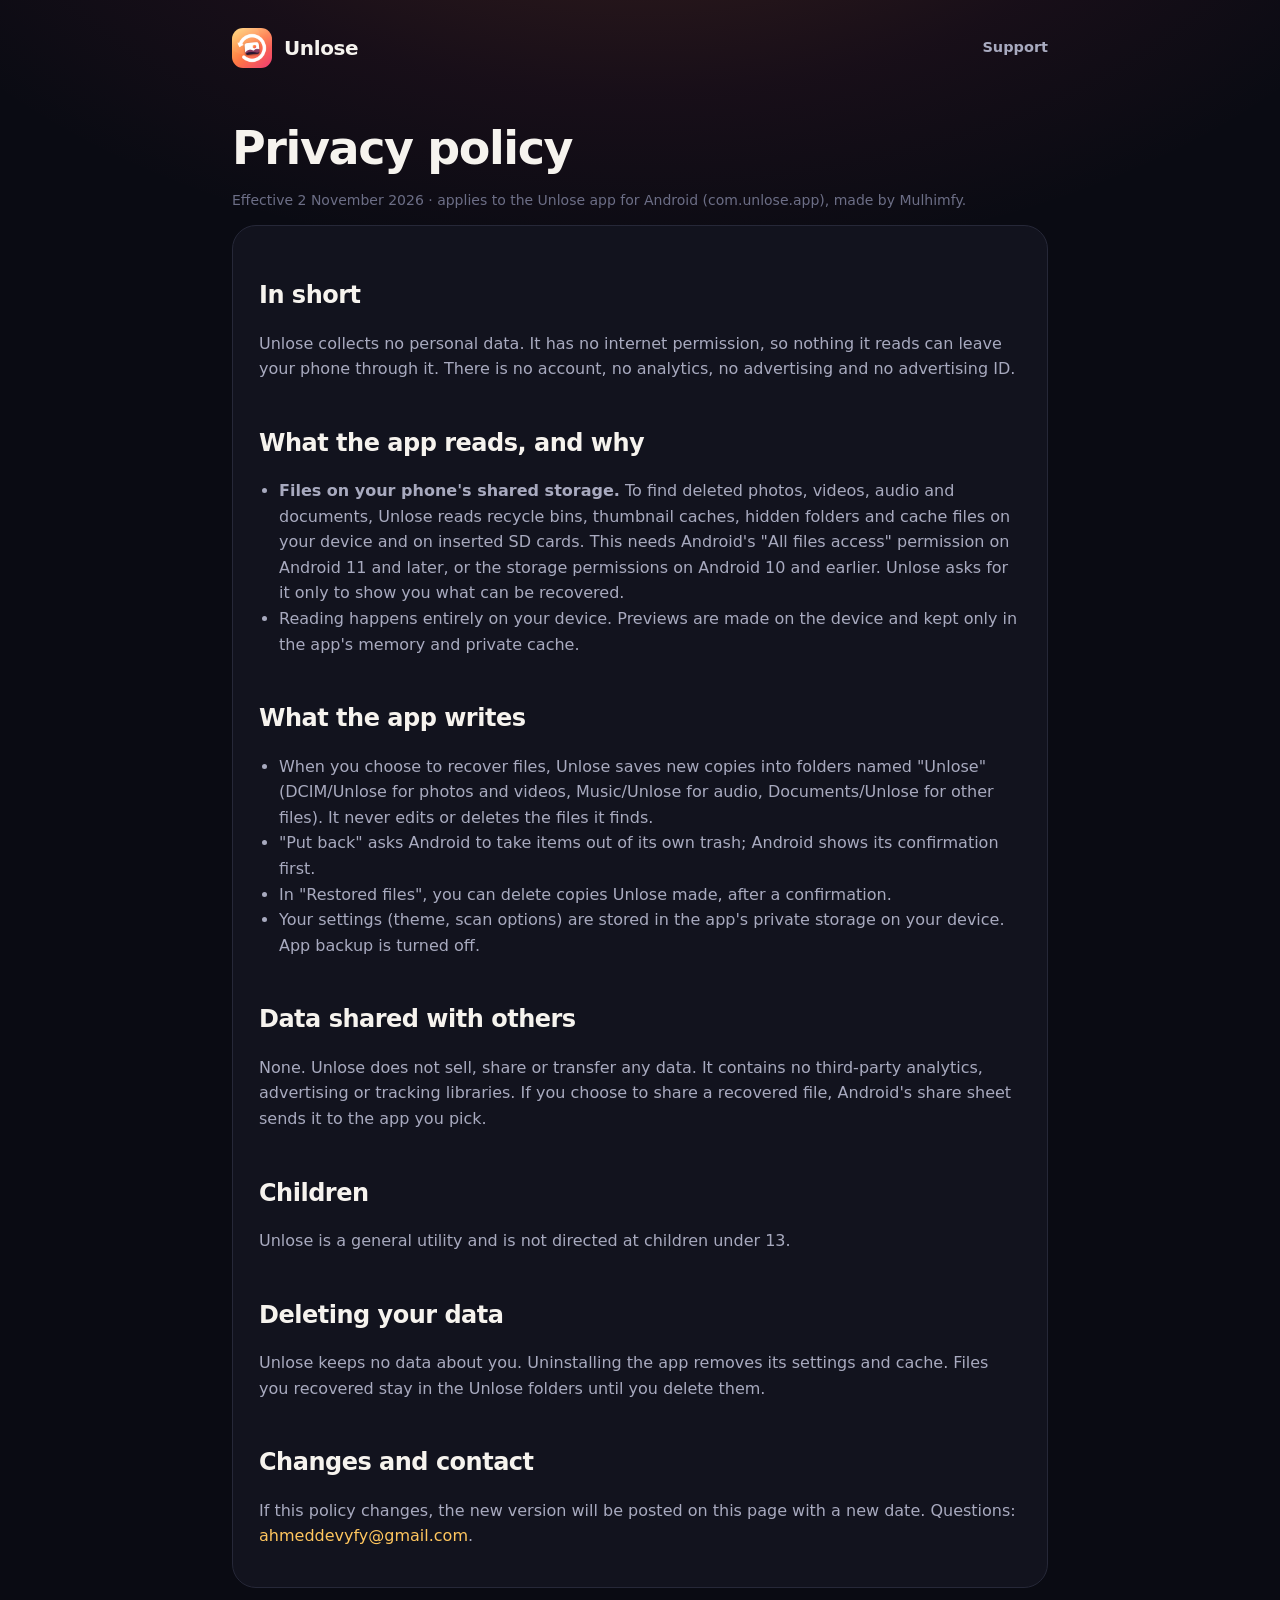
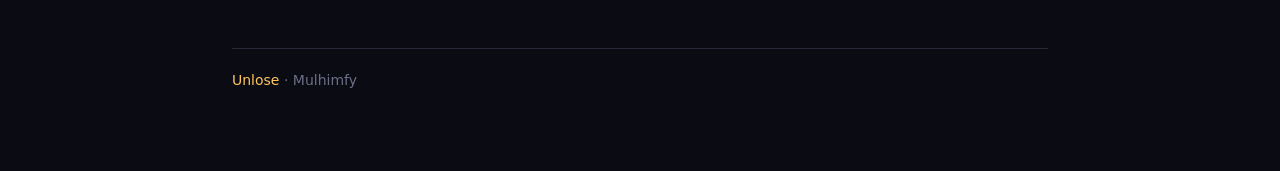
==== docs/privacy.html @ 5530b7c2 "Website: landing, privacy policy, support" ====
<!doctype html>
<html lang="en"><head><meta charset="utf-8"><meta name="viewport" content="width=device-width,initial-scale=1">
<title>Unlose · Privacy policy</title><link rel="icon" href="assets/icon.png"><link rel="stylesheet" href="styles.css"></head>
<body><div class="wrap">
<nav><img src="assets/icon.png" alt=""><a href="index.html"><b style="color:var(--text)">Unlose</b></a><span class="sp"></span><a class="l" href="support.html">Support</a></nav>
<h1>Privacy policy</h1>
<p class="muted">Effective 2 November 2026 · applies to the Unlose app for Android (com.unlose.app), made by Mulhimfy.</p>
<div class="legal">
<h2>In short</h2>
<p>Unlose collects no personal data. It has no internet permission, so nothing it reads can leave your phone through it. There is no account, no analytics, no advertising and no advertising ID.</p>
<h2>What the app reads, and why</h2>
<ul>
<li><b>Files on your phone's shared storage.</b> To find deleted photos, videos, audio and documents, Unlose reads recycle bins, thumbnail caches, hidden folders and cache files on your device and on inserted SD cards. This needs Android's "All files access" permission on Android 11 and later, or the storage permissions on Android 10 and earlier. Unlose asks for it only to show you what can be recovered.</li>
<li>Reading happens entirely on your device. Previews are made on the device and kept only in the app's memory and private cache.</li>
</ul>
<h2>What the app writes</h2>
<ul>
<li>When you choose to recover files, Unlose saves new copies into folders named "Unlose" (DCIM/Unlose for photos and videos, Music/Unlose for audio, Documents/Unlose for other files). It never edits or deletes the files it finds.</li>
<li>"Put back" asks Android to take items out of its own trash; Android shows its confirmation first.</li>
<li>In "Restored files", you can delete copies Unlose made, after a confirmation.</li>
<li>Your settings (theme, scan options) are stored in the app's private storage on your device. App backup is turned off.</li>
</ul>
<h2>Data shared with others</h2>
<p>None. Unlose does not sell, share or transfer any data. It contains no third-party analytics, advertising or tracking libraries. If you choose to share a recovered file, Android's share sheet sends it to the app you pick.</p>
<h2>Children</h2>
<p>Unlose is a general utility and is not directed at children under 13.</p>
<h2>Deleting your data</h2>
<p>Unlose keeps no data about you. Uninstalling the app removes its settings and cache. Files you recovered stay in the Unlose folders until you delete them.</p>
<h2>Changes and contact</h2>
<p>If this policy changes, the new version will be posted on this page with a new date. Questions: <a href="mailto:ahmeddevyfy@gmail.com">ahmeddevyfy@gmail.com</a>.</p>
</div>
<footer><a href="index.html">Unlose</a> · Mulhimfy</footer>
</div></body></html>
---- docs/styles.css ----
:root{--ink:#0A0B13;--surface:#12131E;--raised:#1A1C2A;--line:#262838;--text:#F6F3EE;--text2:#A8AABF;--text3:#6C6E86;--amber:#FFC65E;--ember:#FF7A45;--rose:#F2456E;--mint:#4BE0A6}
*{box-sizing:border-box}
html,body{margin:0;background:var(--ink);color:var(--text);font:16px/1.6 "Plus Jakarta Sans",system-ui,-apple-system,"Segoe UI",Roboto,sans-serif}
body{background:radial-gradient(1200px 700px at 50% -220px,rgba(255,122,69,.22),rgba(242,69,110,.06) 45%,transparent 70%) var(--ink)}
a{color:var(--amber);text-decoration:none}a:hover{text-decoration:underline}
.wrap{max-width:860px;margin:0 auto;padding:28px 22px 80px}
nav{display:flex;align-items:center;gap:12px;margin-bottom:56px}
nav img{width:40px;height:40px;border-radius:11px}
nav b{font-size:20px;letter-spacing:-.4px}
nav .sp{flex:1}
nav a.l{color:var(--text2);font-weight:600;font-size:14.5px;margin-left:18px}
h1{font-size:46px;line-height:1.06;letter-spacing:-1.4px;margin:0 0 16px}
h1 em{font-style:normal;background:linear-gradient(90deg,var(--amber),var(--ember),var(--rose));-webkit-background-clip:text;background-clip:text;color:transparent}
h2{font-size:24px;letter-spacing:-.5px;margin:42px 0 10px}
h3{font-size:17px;margin:24px 0 6px}
p,li{color:var(--text2)}
.lead{font-size:19px;max-width:620px}
.cta{display:inline-flex;align-items:center;gap:10px;margin-top:26px;padding:15px 26px;border-radius:30px;font-weight:800;color:#fff;background:linear-gradient(110deg,var(--amber),var(--ember) 50%,var(--rose));box-shadow:0 12px 30px rgba(255,122,69,.35)}
.cta:hover{text-decoration:none;filter:brightness(1.05)}
.grid{display:grid;grid-template-columns:repeat(auto-fit,minmax(230px,1fr));gap:14px;margin-top:44px}
.card{background:var(--surface);border:1px solid var(--line);border-radius:22px;padding:20px}
.card b{display:block;color:var(--text);margin-bottom:6px}
.card p{margin:0;font-size:15px}
.dot{width:38px;height:38px;border-radius:12px;display:grid;place-items:center;margin-bottom:12px;font-size:19px}
.legal{background:var(--surface);border:1px solid var(--line);border-radius:24px;padding:8px 26px 22px}
.legal ul{padding-left:20px}
.muted{color:var(--text3);font-size:14px}
footer{margin-top:60px;color:var(--text3);font-size:14px;border-top:1px solid var(--line);padding-top:20px}
@media (max-width:560px){h1{font-size:36px}nav a.l{margin-left:10px}}
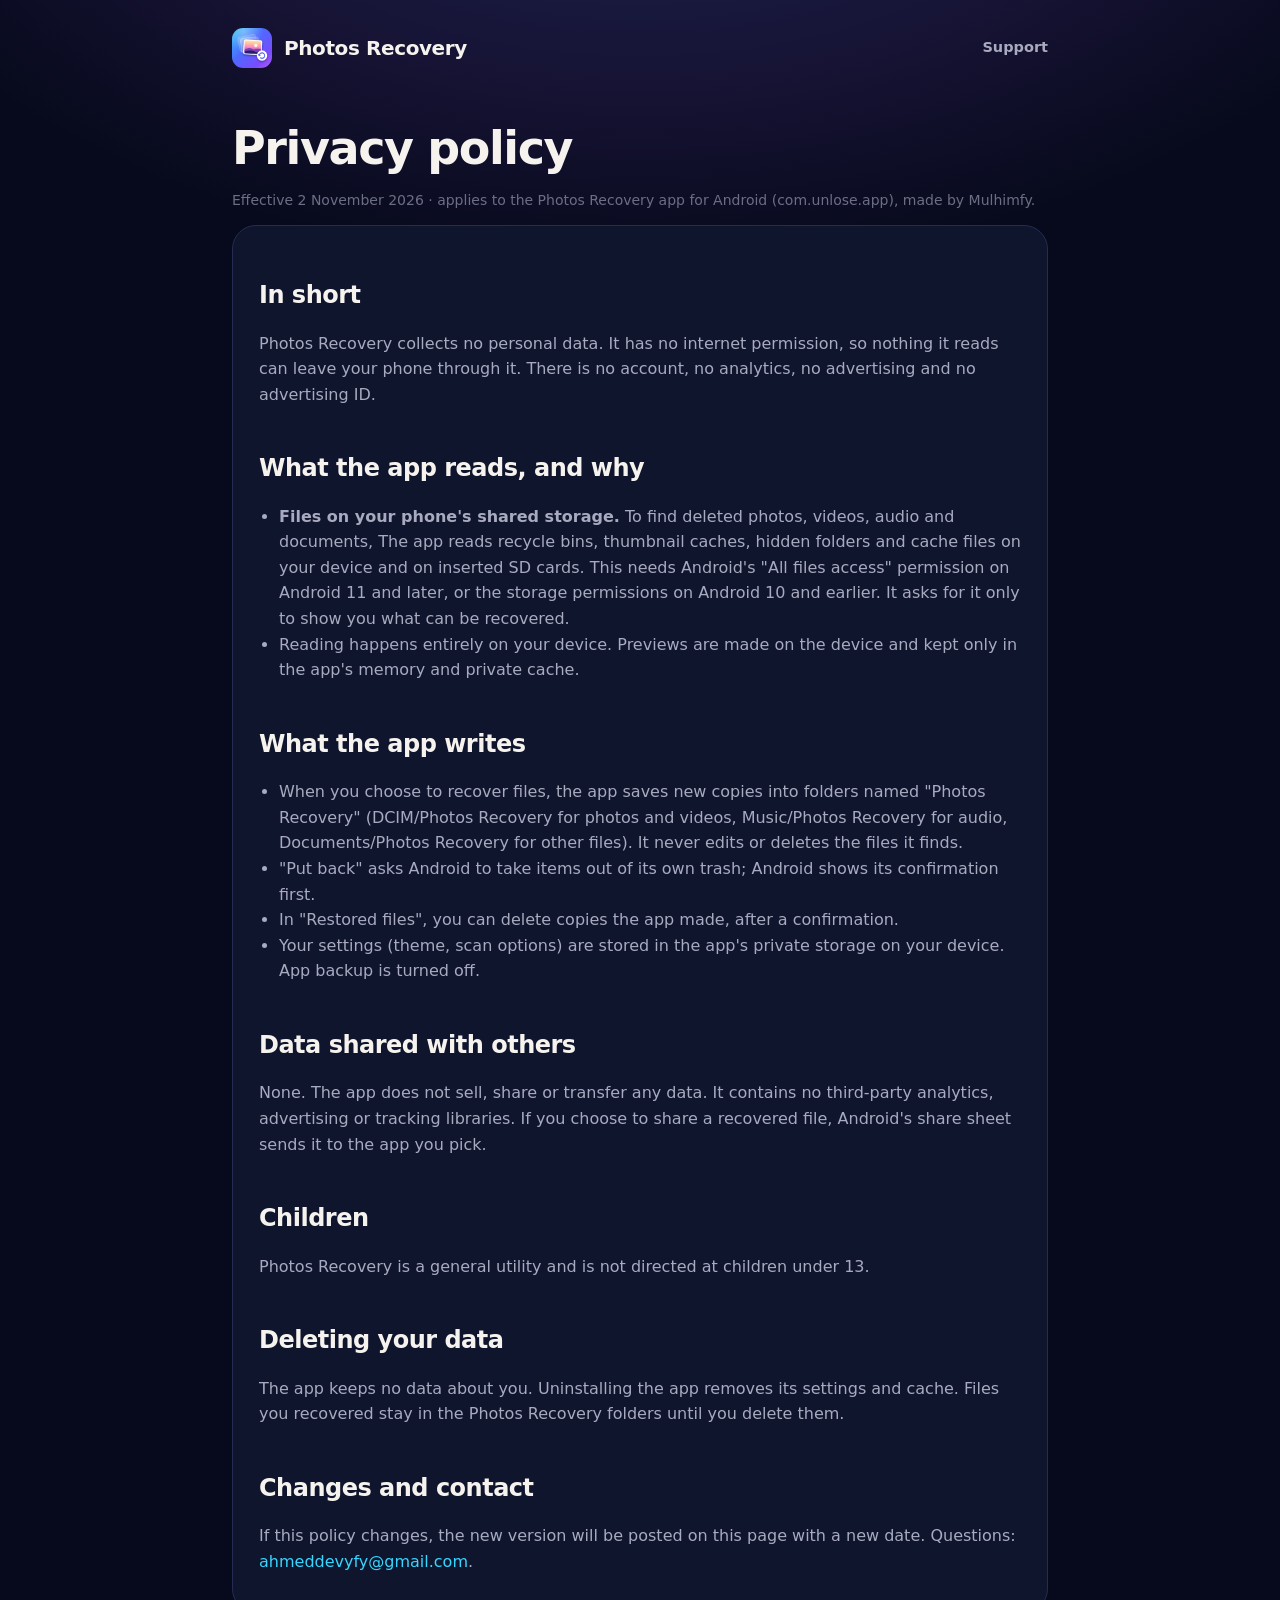
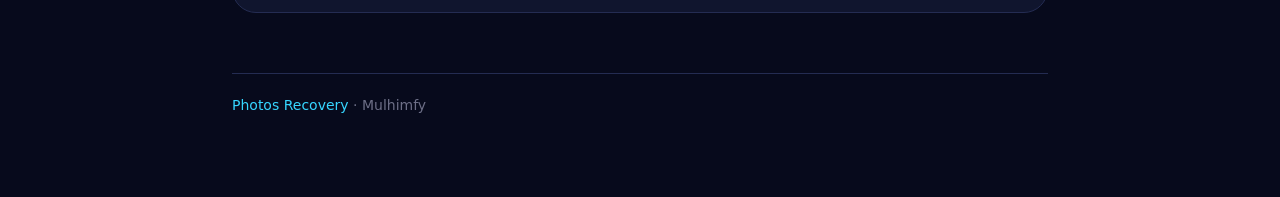
==== commit cebe76fd: "Website: Photos Recovery name, new icon, aurora colours" ====
--- a/docs/privacy.html
+++ b/docs/privacy.html
@@ -1,33 +1,33 @@
 <!doctype html>
 <html lang="en"><head><meta charset="utf-8"><meta name="viewport" content="width=device-width,initial-scale=1">
-<title>Unlose · Privacy policy</title><link rel="icon" href="assets/icon.png"><link rel="stylesheet" href="styles.css"></head>
+<title>Photos Recovery · Privacy policy</title><link rel="icon" href="assets/icon.png"><link rel="stylesheet" href="styles.css"></head>
 <body><div class="wrap">
-<nav><img src="assets/icon.png" alt=""><a href="index.html"><b style="color:var(--text)">Unlose</b></a><span class="sp"></span><a class="l" href="support.html">Support</a></nav>
+<nav><img src="assets/icon.png" alt=""><a href="index.html"><b style="color:var(--text)">Photos Recovery</b></a><span class="sp"></span><a class="l" href="support.html">Support</a></nav>
 <h1>Privacy policy</h1>
-<p class="muted">Effective 2 November 2026 · applies to the Unlose app for Android (com.unlose.app), made by Mulhimfy.</p>
+<p class="muted">Effective 2 November 2026 · applies to the Photos Recovery app for Android (com.unlose.app), made by Mulhimfy.</p>
 <div class="legal">
 <h2>In short</h2>
-<p>Unlose collects no personal data. It has no internet permission, so nothing it reads can leave your phone through it. There is no account, no analytics, no advertising and no advertising ID.</p>
+<p>Photos Recovery collects no personal data. It has no internet permission, so nothing it reads can leave your phone through it. There is no account, no analytics, no advertising and no advertising ID.</p>
 <h2>What the app reads, and why</h2>
 <ul>
-<li><b>Files on your phone's shared storage.</b> To find deleted photos, videos, audio and documents, Unlose reads recycle bins, thumbnail caches, hidden folders and cache files on your device and on inserted SD cards. This needs Android's "All files access" permission on Android 11 and later, or the storage permissions on Android 10 and earlier. Unlose asks for it only to show you what can be recovered.</li>
+<li><b>Files on your phone's shared storage.</b> To find deleted photos, videos, audio and documents, The app reads recycle bins, thumbnail caches, hidden folders and cache files on your device and on inserted SD cards. This needs Android's "All files access" permission on Android 11 and later, or the storage permissions on Android 10 and earlier. It asks for it only to show you what can be recovered.</li>
 <li>Reading happens entirely on your device. Previews are made on the device and kept only in the app's memory and private cache.</li>
 </ul>
 <h2>What the app writes</h2>
 <ul>
-<li>When you choose to recover files, Unlose saves new copies into folders named "Unlose" (DCIM/Unlose for photos and videos, Music/Unlose for audio, Documents/Unlose for other files). It never edits or deletes the files it finds.</li>
+<li>When you choose to recover files, the app saves new copies into folders named "Photos Recovery" (DCIM/Photos Recovery for photos and videos, Music/Photos Recovery for audio, Documents/Photos Recovery for other files). It never edits or deletes the files it finds.</li>
 <li>"Put back" asks Android to take items out of its own trash; Android shows its confirmation first.</li>
-<li>In "Restored files", you can delete copies Unlose made, after a confirmation.</li>
+<li>In "Restored files", you can delete copies the app made, after a confirmation.</li>
 <li>Your settings (theme, scan options) are stored in the app's private storage on your device. App backup is turned off.</li>
 </ul>
 <h2>Data shared with others</h2>
-<p>None. Unlose does not sell, share or transfer any data. It contains no third-party analytics, advertising or tracking libraries. If you choose to share a recovered file, Android's share sheet sends it to the app you pick.</p>
+<p>None. The app does not sell, share or transfer any data. It contains no third-party analytics, advertising or tracking libraries. If you choose to share a recovered file, Android's share sheet sends it to the app you pick.</p>
 <h2>Children</h2>
-<p>Unlose is a general utility and is not directed at children under 13.</p>
+<p>Photos Recovery is a general utility and is not directed at children under 13.</p>
 <h2>Deleting your data</h2>
-<p>Unlose keeps no data about you. Uninstalling the app removes its settings and cache. Files you recovered stay in the Unlose folders until you delete them.</p>
+<p>The app keeps no data about you. Uninstalling the app removes its settings and cache. Files you recovered stay in the Photos Recovery folders until you delete them.</p>
 <h2>Changes and contact</h2>
 <p>If this policy changes, the new version will be posted on this page with a new date. Questions: <a href="mailto:ahmeddevyfy@gmail.com">ahmeddevyfy@gmail.com</a>.</p>
 </div>
-<footer><a href="index.html">Unlose</a> · Mulhimfy</footer>
+<footer><a href="index.html">Photos Recovery</a> · Mulhimfy</footer>
 </div></body></html>
--- a/docs/styles.css
+++ b/docs/styles.css
@@ -1,7 +1,7 @@
-:root{--ink:#0A0B13;--surface:#12131E;--raised:#1A1C2A;--line:#262838;--text:#F6F3EE;--text2:#A8AABF;--text3:#6C6E86;--amber:#FFC65E;--ember:#FF7A45;--rose:#F2456E;--mint:#4BE0A6}
+:root{--ink:#070A1C;--surface:#10152E;--raised:#1A1C2A;--line:#242C52;--text:#F6F3EE;--text2:#A8AABF;--text3:#6C6E86;--amber:#36D6FF;--ember:#5B7CFF;--rose:#9B5CFF;--mint:#4BE0A6}
 *{box-sizing:border-box}
 html,body{margin:0;background:var(--ink);color:var(--text);font:16px/1.6 "Plus Jakarta Sans",system-ui,-apple-system,"Segoe UI",Roboto,sans-serif}
-body{background:radial-gradient(1200px 700px at 50% -220px,rgba(255,122,69,.22),rgba(242,69,110,.06) 45%,transparent 70%) var(--ink)}
+body{background:radial-gradient(1200px 700px at 50% -220px,rgba(91,124,255,.26),rgba(155,92,255,.10) 45%,transparent 70%) var(--ink)}
 a{color:var(--amber);text-decoration:none}a:hover{text-decoration:underline}
 .wrap{max-width:860px;margin:0 auto;padding:28px 22px 80px}
 nav{display:flex;align-items:center;gap:12px;margin-bottom:56px}
@@ -15,7 +15,7 @@
 h3{font-size:17px;margin:24px 0 6px}
 p,li{color:var(--text2)}
 .lead{font-size:19px;max-width:620px}
-.cta{display:inline-flex;align-items:center;gap:10px;margin-top:26px;padding:15px 26px;border-radius:30px;font-weight:800;color:#fff;background:linear-gradient(110deg,var(--amber),var(--ember) 50%,var(--rose));box-shadow:0 12px 30px rgba(255,122,69,.35)}
+.cta{display:inline-flex;align-items:center;gap:10px;margin-top:26px;padding:15px 26px;border-radius:30px;font-weight:800;color:#fff;background:linear-gradient(110deg,var(--amber),var(--ember) 50%,var(--rose));box-shadow:0 12px 30px rgba(123,92,255,.4)}
 .cta:hover{text-decoration:none;filter:brightness(1.05)}
 .grid{display:grid;grid-template-columns:repeat(auto-fit,minmax(230px,1fr));gap:14px;margin-top:44px}
 .card{background:var(--surface);border:1px solid var(--line);border-radius:22px;padding:20px}
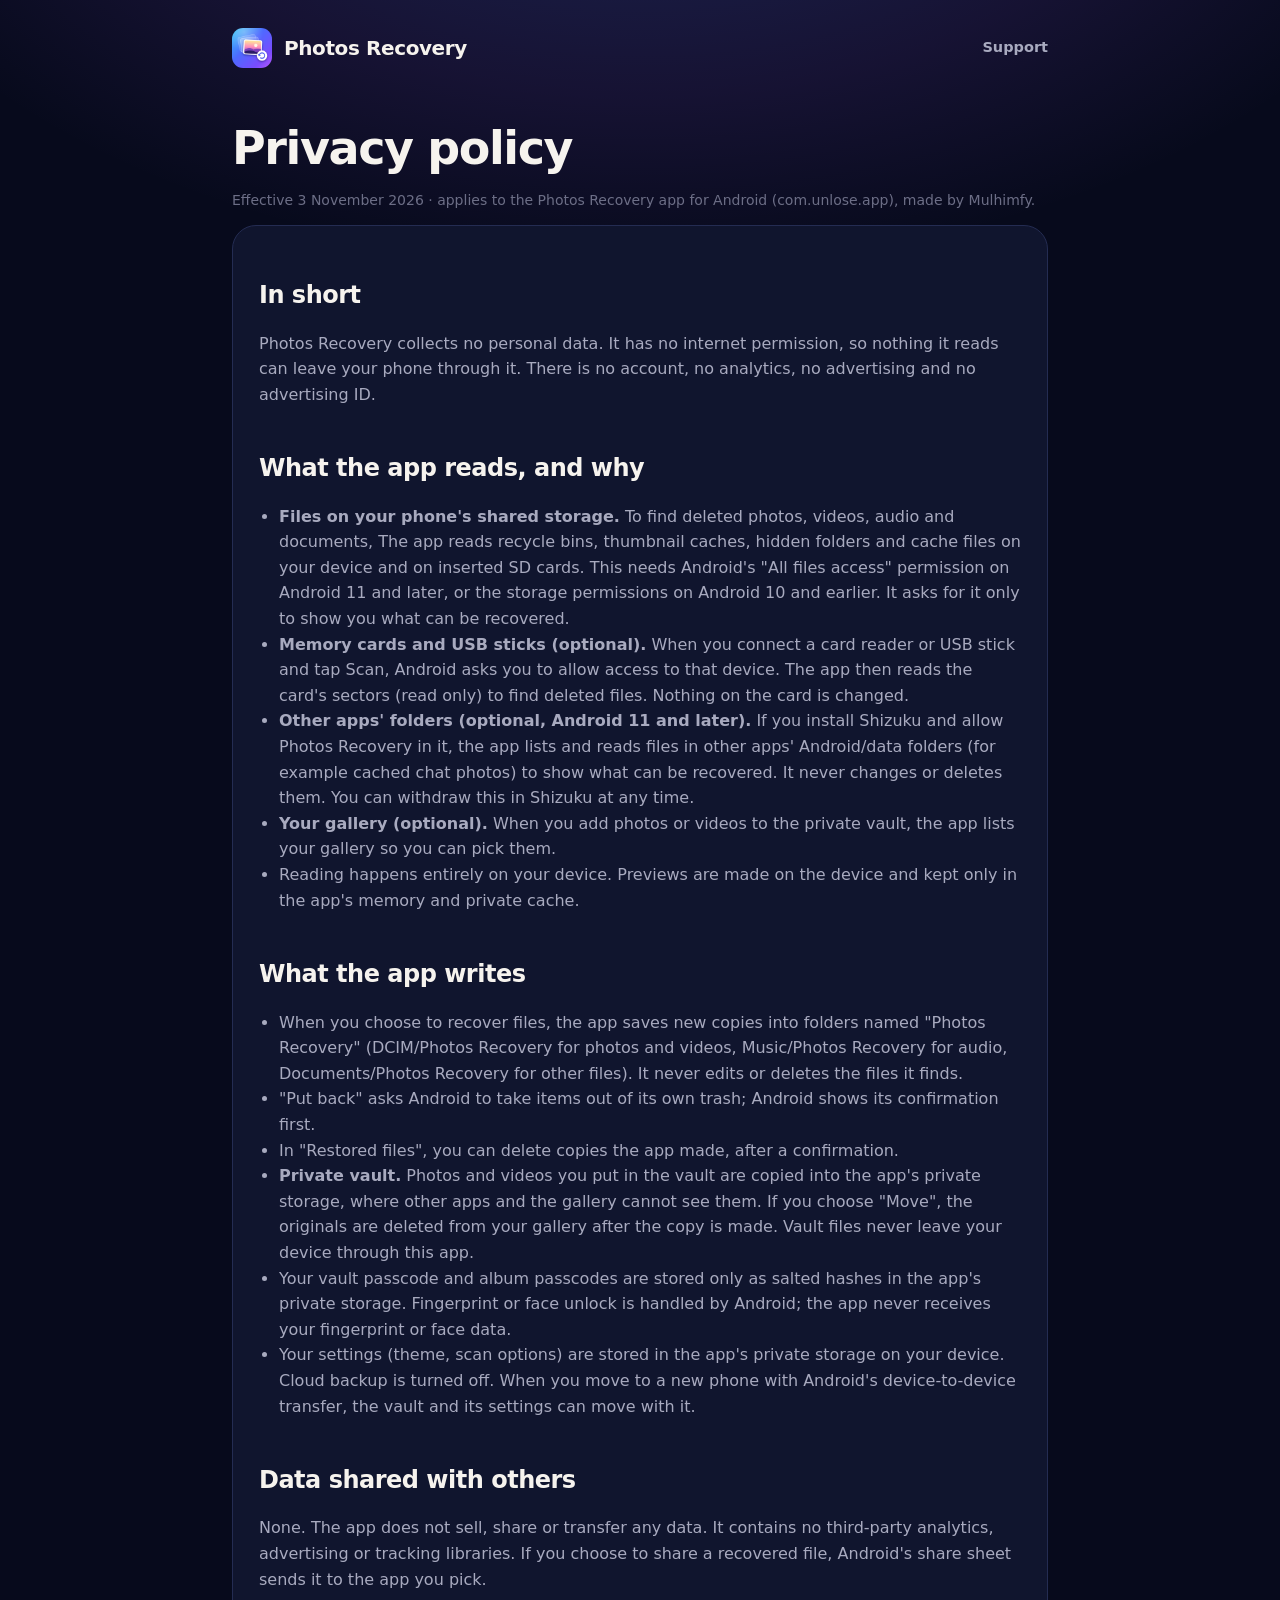
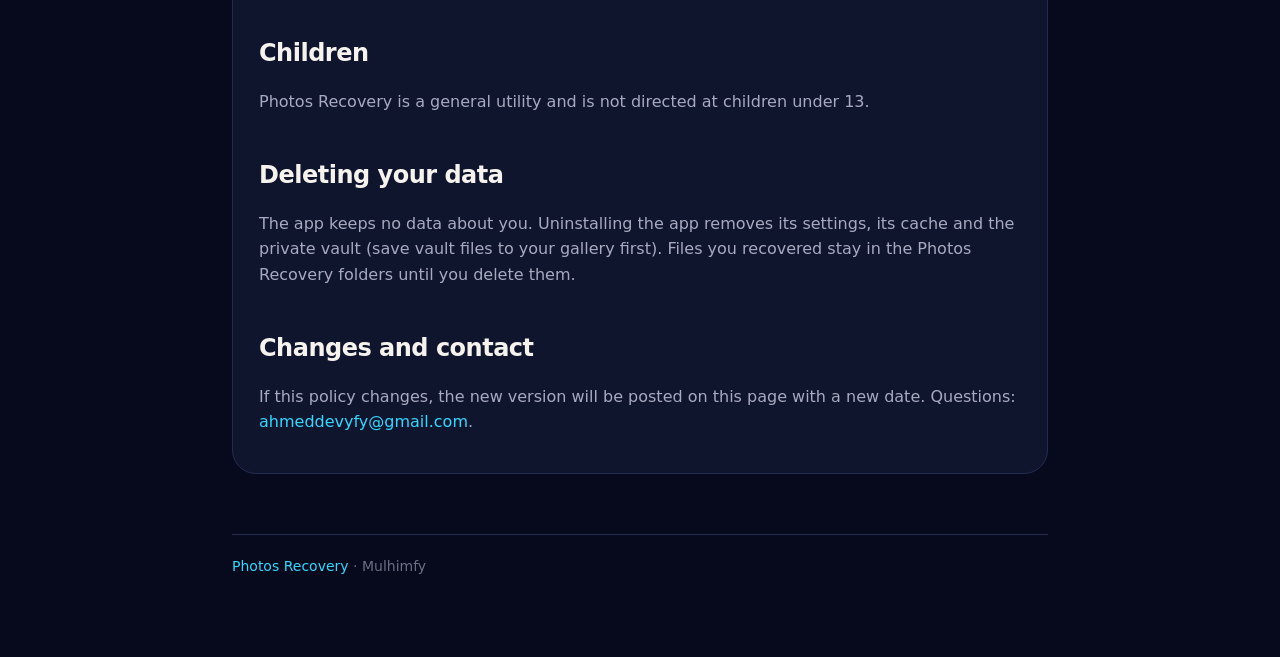
==== commit 3aeea612: "Site and privacy policy for 1.1: memory cards, Shizuku app folders, private vault, biometrics Co-Aut" ====
--- a/docs/privacy.html
+++ b/docs/privacy.html
@@ -4,13 +4,16 @@
 <body><div class="wrap">
 <nav><img src="assets/icon.png" alt=""><a href="index.html"><b style="color:var(--text)">Photos Recovery</b></a><span class="sp"></span><a class="l" href="support.html">Support</a></nav>
 <h1>Privacy policy</h1>
-<p class="muted">Effective 2 November 2026 · applies to the Photos Recovery app for Android (com.unlose.app), made by Mulhimfy.</p>
+<p class="muted">Effective 3 November 2026 · applies to the Photos Recovery app for Android (com.unlose.app), made by Mulhimfy.</p>
 <div class="legal">
 <h2>In short</h2>
 <p>Photos Recovery collects no personal data. It has no internet permission, so nothing it reads can leave your phone through it. There is no account, no analytics, no advertising and no advertising ID.</p>
 <h2>What the app reads, and why</h2>
 <ul>
 <li><b>Files on your phone's shared storage.</b> To find deleted photos, videos, audio and documents, The app reads recycle bins, thumbnail caches, hidden folders and cache files on your device and on inserted SD cards. This needs Android's "All files access" permission on Android 11 and later, or the storage permissions on Android 10 and earlier. It asks for it only to show you what can be recovered.</li>
+<li><b>Memory cards and USB sticks (optional).</b> When you connect a card reader or USB stick and tap Scan, Android asks you to allow access to that device. The app then reads the card's sectors (read only) to find deleted files. Nothing on the card is changed.</li>
+<li><b>Other apps' folders (optional, Android 11 and later).</b> If you install Shizuku and allow Photos Recovery in it, the app lists and reads files in other apps' Android/data folders (for example cached chat photos) to show what can be recovered. It never changes or deletes them. You can withdraw this in Shizuku at any time.</li>
+<li><b>Your gallery (optional).</b> When you add photos or videos to the private vault, the app lists your gallery so you can pick them.</li>
 <li>Reading happens entirely on your device. Previews are made on the device and kept only in the app's memory and private cache.</li>
 </ul>
 <h2>What the app writes</h2>
@@ -18,14 +21,16 @@
 <li>When you choose to recover files, the app saves new copies into folders named "Photos Recovery" (DCIM/Photos Recovery for photos and videos, Music/Photos Recovery for audio, Documents/Photos Recovery for other files). It never edits or deletes the files it finds.</li>
 <li>"Put back" asks Android to take items out of its own trash; Android shows its confirmation first.</li>
 <li>In "Restored files", you can delete copies the app made, after a confirmation.</li>
-<li>Your settings (theme, scan options) are stored in the app's private storage on your device. App backup is turned off.</li>
+<li><b>Private vault.</b> Photos and videos you put in the vault are copied into the app's private storage, where other apps and the gallery cannot see them. If you choose "Move", the originals are deleted from your gallery after the copy is made. Vault files never leave your device through this app.</li>
+<li>Your vault passcode and album passcodes are stored only as salted hashes in the app's private storage. Fingerprint or face unlock is handled by Android; the app never receives your fingerprint or face data.</li>
+<li>Your settings (theme, scan options) are stored in the app's private storage on your device. Cloud backup is turned off. When you move to a new phone with Android's device-to-device transfer, the vault and its settings can move with it.</li>
 </ul>
 <h2>Data shared with others</h2>
 <p>None. The app does not sell, share or transfer any data. It contains no third-party analytics, advertising or tracking libraries. If you choose to share a recovered file, Android's share sheet sends it to the app you pick.</p>
 <h2>Children</h2>
 <p>Photos Recovery is a general utility and is not directed at children under 13.</p>
 <h2>Deleting your data</h2>
-<p>The app keeps no data about you. Uninstalling the app removes its settings and cache. Files you recovered stay in the Photos Recovery folders until you delete them.</p>
+<p>The app keeps no data about you. Uninstalling the app removes its settings, its cache and the private vault (save vault files to your gallery first). Files you recovered stay in the Photos Recovery folders until you delete them.</p>
 <h2>Changes and contact</h2>
 <p>If this policy changes, the new version will be posted on this page with a new date. Questions: <a href="mailto:ahmeddevyfy@gmail.com">ahmeddevyfy@gmail.com</a>.</p>
 </div>
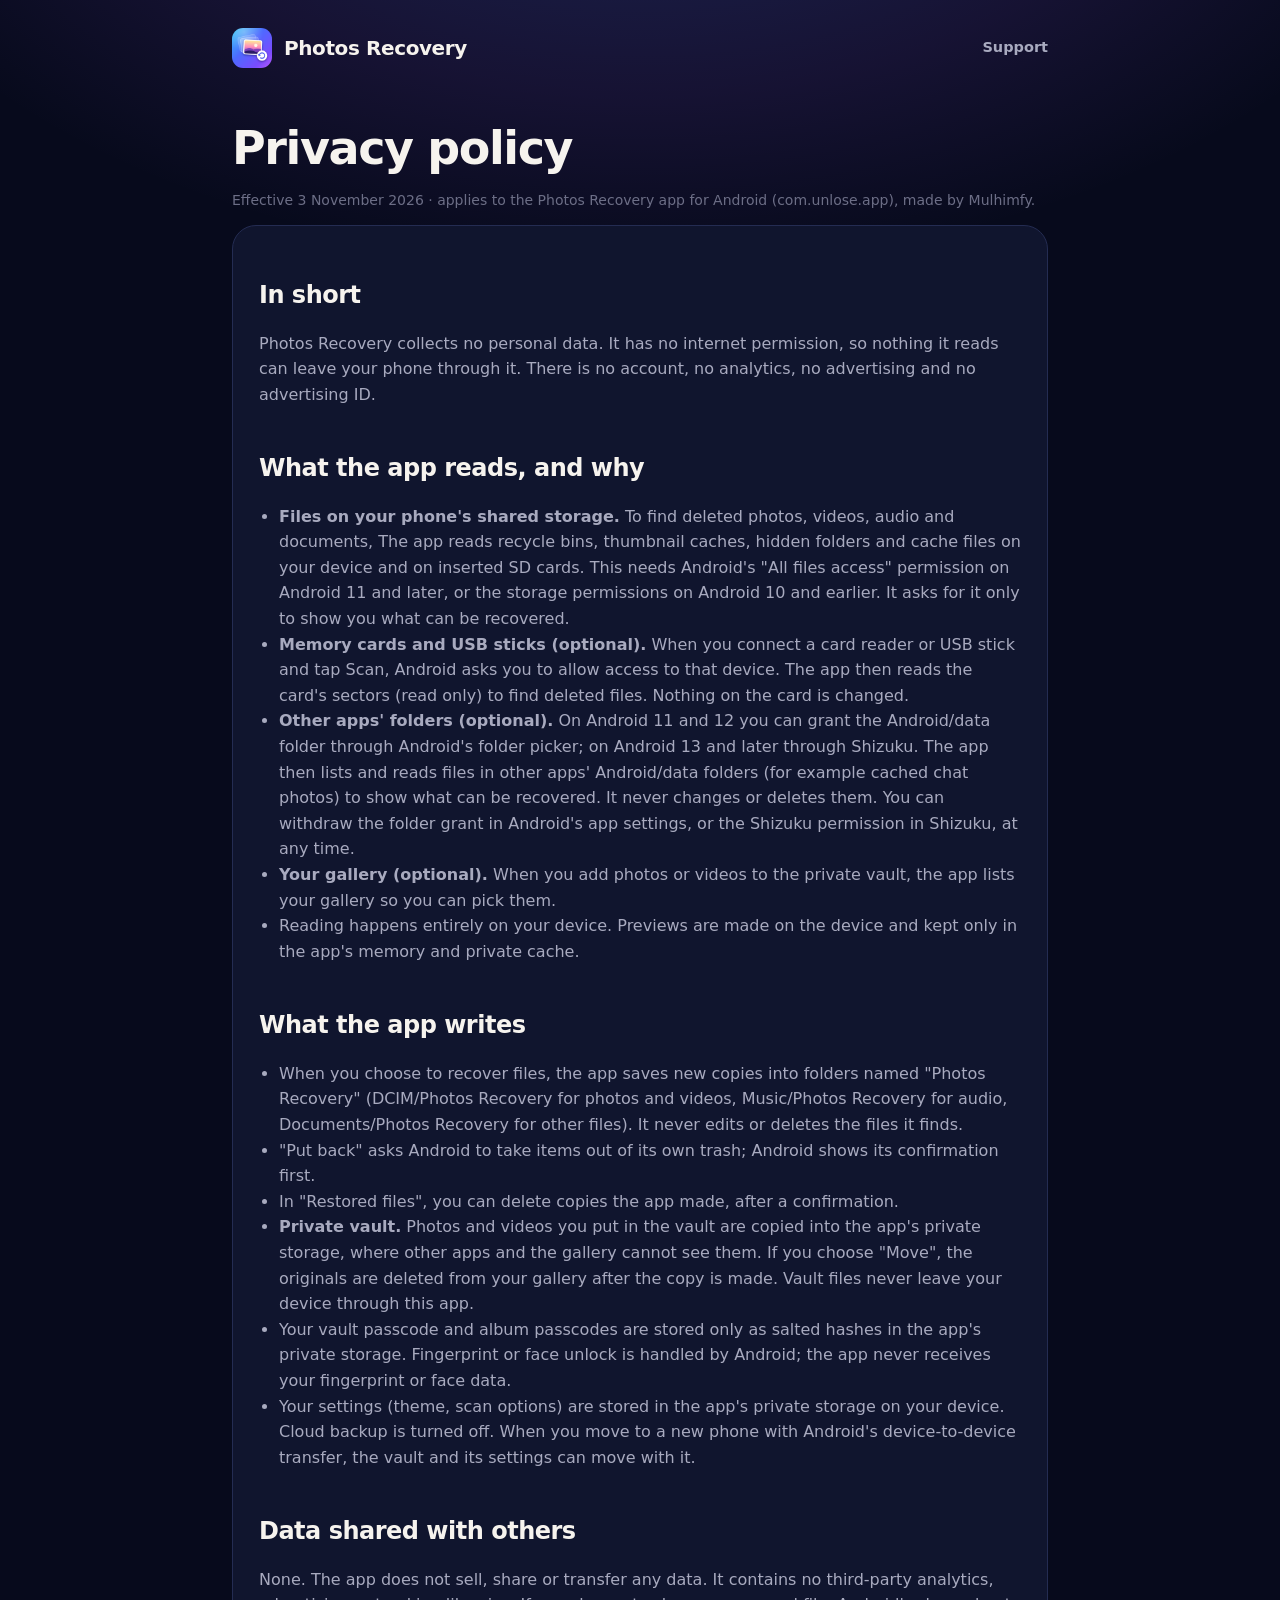
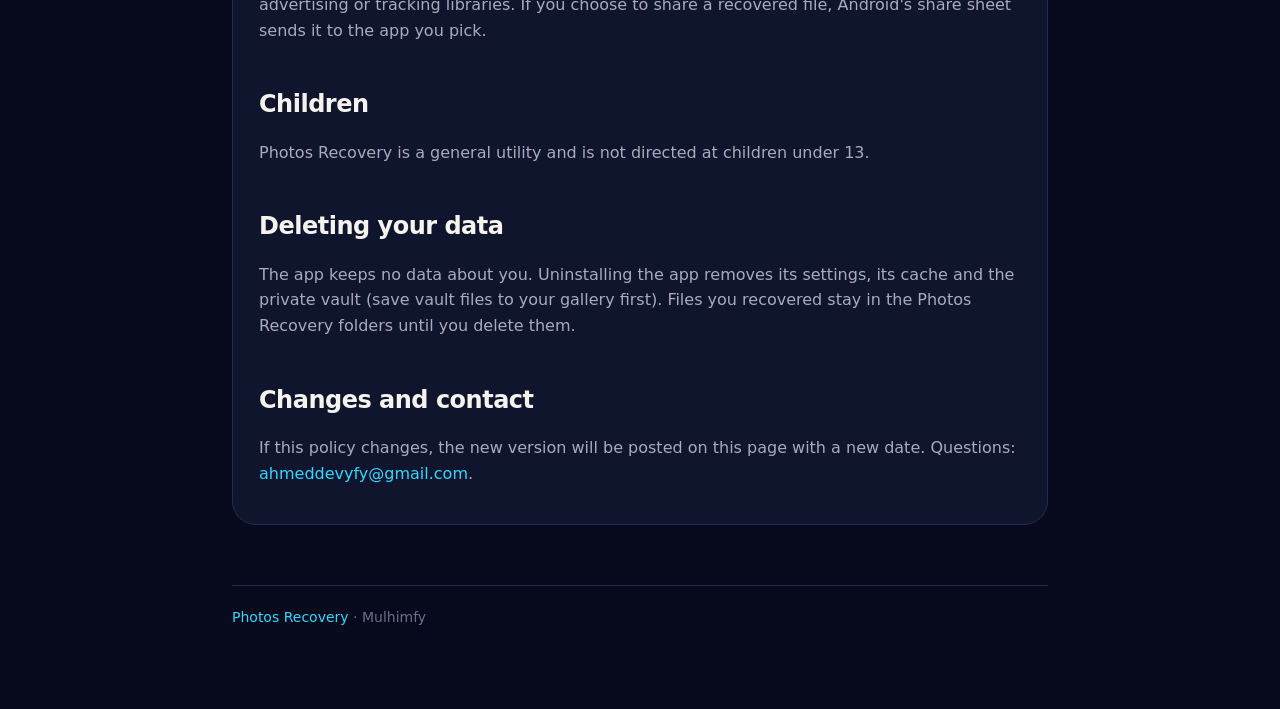
==== commit d5d87ea0: "Privacy: folder grant on Android 11-12, Shizuku on 13+ Co-Authored-By: Claude Opus 5.5 <noreply@anth" ====
--- a/docs/privacy.html
+++ b/docs/privacy.html
@@ -12,7 +12,7 @@
 <ul>
 <li><b>Files on your phone's shared storage.</b> To find deleted photos, videos, audio and documents, The app reads recycle bins, thumbnail caches, hidden folders and cache files on your device and on inserted SD cards. This needs Android's "All files access" permission on Android 11 and later, or the storage permissions on Android 10 and earlier. It asks for it only to show you what can be recovered.</li>
 <li><b>Memory cards and USB sticks (optional).</b> When you connect a card reader or USB stick and tap Scan, Android asks you to allow access to that device. The app then reads the card's sectors (read only) to find deleted files. Nothing on the card is changed.</li>
-<li><b>Other apps' folders (optional, Android 11 and later).</b> If you install Shizuku and allow Photos Recovery in it, the app lists and reads files in other apps' Android/data folders (for example cached chat photos) to show what can be recovered. It never changes or deletes them. You can withdraw this in Shizuku at any time.</li>
+<li><b>Other apps' folders (optional).</b> On Android 11 and 12 you can grant the Android/data folder through Android's folder picker; on Android 13 and later through Shizuku. The app then lists and reads files in other apps' Android/data folders (for example cached chat photos) to show what can be recovered. It never changes or deletes them. You can withdraw the folder grant in Android's app settings, or the Shizuku permission in Shizuku, at any time.</li>
 <li><b>Your gallery (optional).</b> When you add photos or videos to the private vault, the app lists your gallery so you can pick them.</li>
 <li>Reading happens entirely on your device. Previews are made on the device and kept only in the app's memory and private cache.</li>
 </ul>
